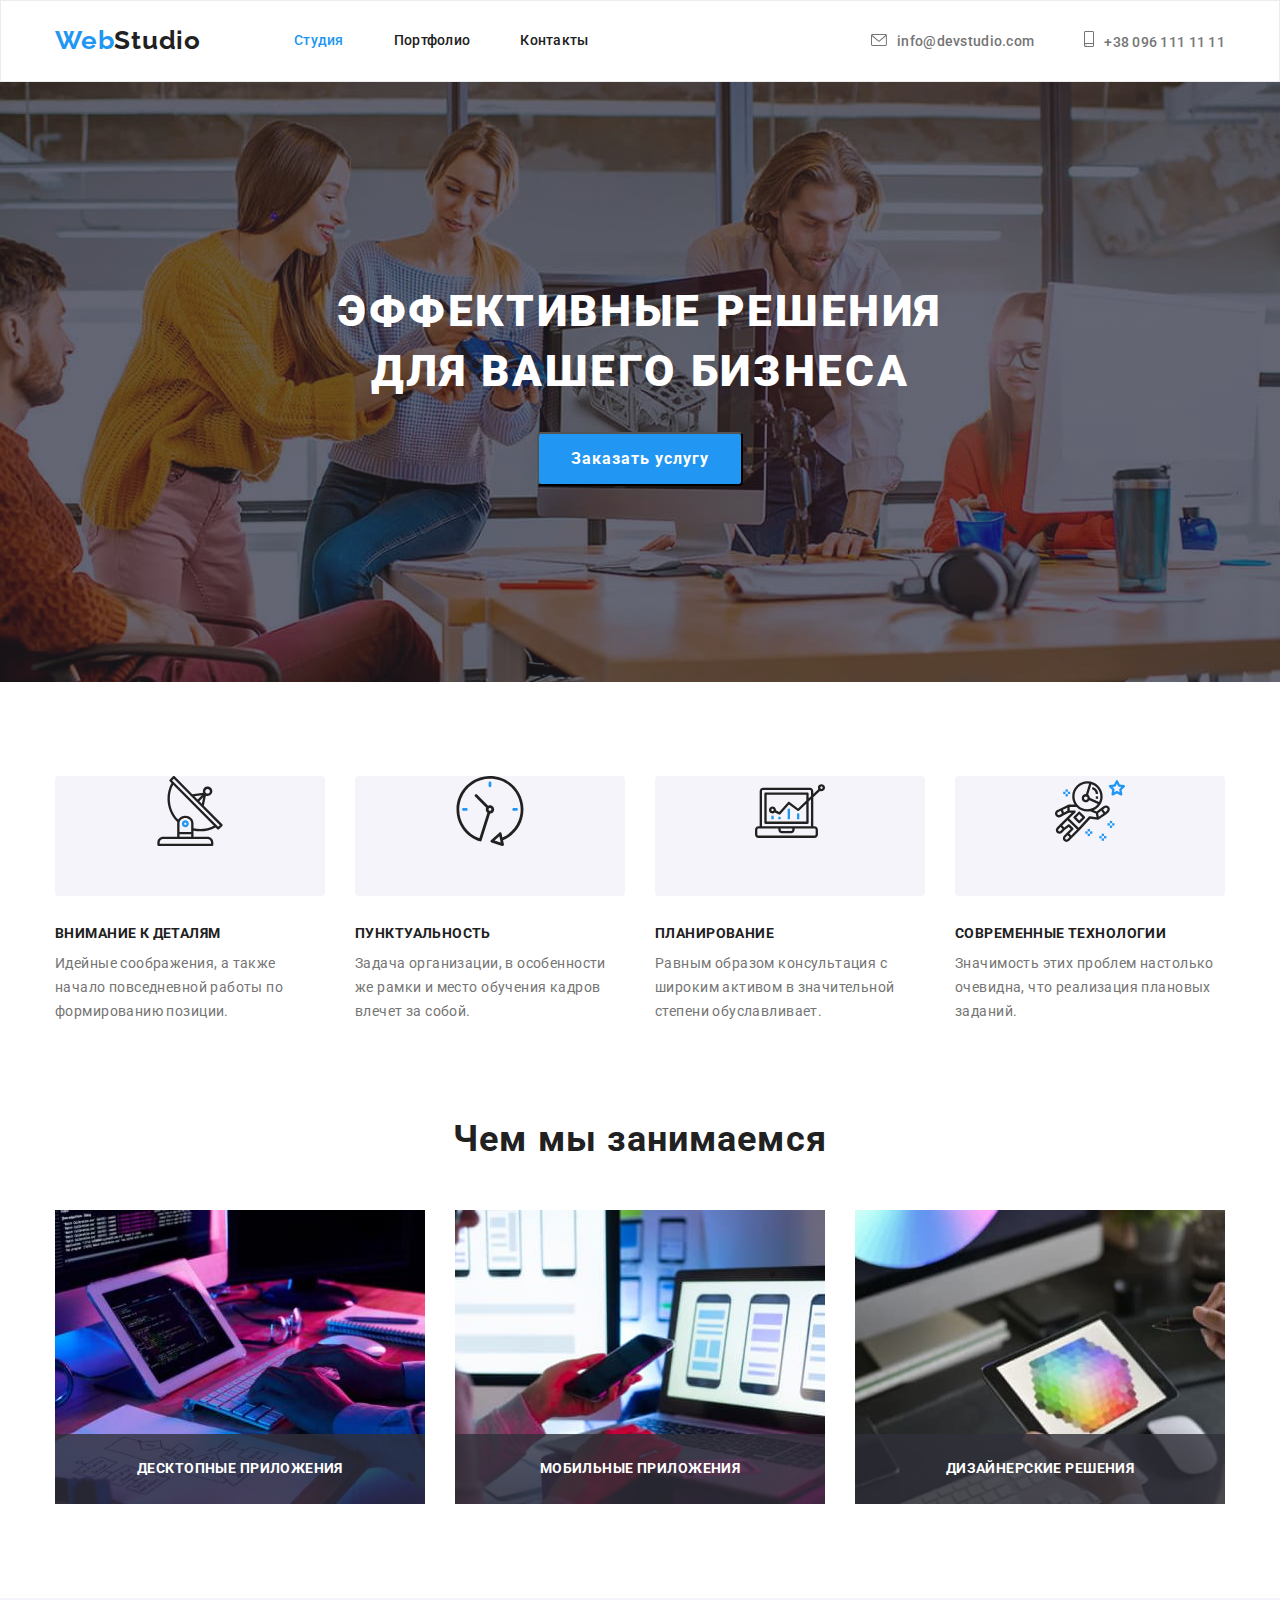
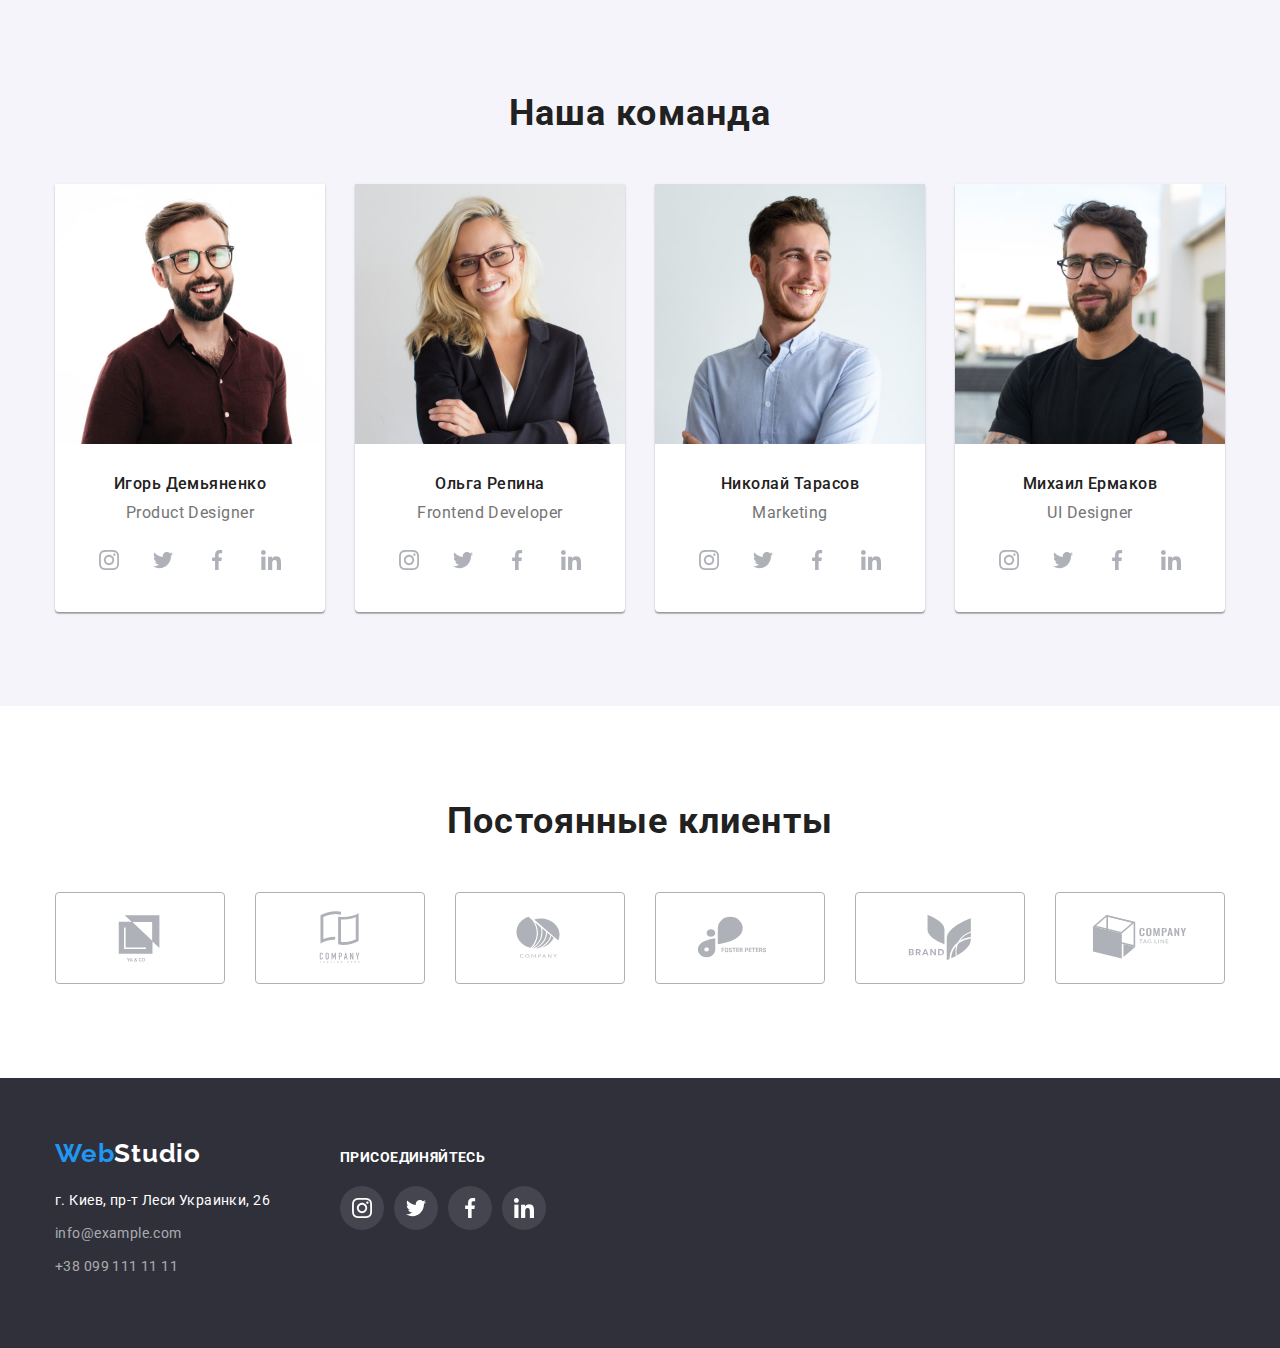
==== index.html @ 17226422 "first-com" ====
<!DOCTYPE html>
<html lang="ru">

<head>
    <meta charset="UTF-8">
    <meta http-equiv="X-UA-Compatible" content="IE=edge">
    <meta name="viewport" content="width=device-width, initial-scale=1.0">
    <title>Студия</title>
    <link
        href="https://fonts.googleapis.com/css2?family=Raleway:wght@700&family=Roboto:wght@400;500;700;900&display=swap"
        rel="stylesheet">
    <link rel="stylesheet"
        href="https://github.com/sindresorhus/modern-normalize/blob/main/modern-normalize.css">
    <link rel="stylesheet" href="./css/styles.css">
</head>

<body>

    <header class="page-header">
        <div class="container header-container">
            <nav class="header-navigation">
                <a href="WebStudio" class="logo"><span
                        class="accent">Web</span>Studio</a>
                <ul class="header-list list">
                    <li class="header-item"><a href=""
                            class="header-link current link ">Студия</a></li>
                    <li class="header-item"><a href="./portfolio.html"
                            class="header-link link">Портфолио</a></li>
                    <li class="header-item"><a href=""
                            class="header-link link">Контакты</a></li>
                </ul>
            </nav>
            <ul class="connection-list list">
                <li class="list-item"><a class="list-link link"
                        href="maito:info@devstudio.com">
                        <svg class="list-link-icon" width="16" height="12">
                            <use href="./images/icons.svg#icon-envelope"></use>
                        </svg>info@devstudio.com</a></li>
                <li class="list-item"><a class="list-link link"
                        href="tel:+380961111111">
                        <svg class="list-link-icon" width="10" height="16">
                            <use href="./images/icons.svg#icon-smartphone">
                            </use>
                        </svg>+38 096 111 11 11</a></li>
            </ul>
        </div>
    </header>
    <main>
        <section class="hero">
            <div class="container">
                <h1 class="main-title">Эффективные решения <br> для вашего
                    бизнеса</h1>
                <button type="button" class="title-button current">Заказать
                    услугу</button>
            </div>
        </section>
        <section class="priority">
            <div class="container">
                <ul class="priority-list">
                    <li class="priority-item list">
                        <div class="priority-container"> <svg
                                class="priority-icon" width="70" height="70">
                                <use href="./images/icons.svg#icon-antenna-1">
                                </use>
                            </svg>
                        </div>
                        <h3 class="priority-title">Внимание к деталям</h3>
                        <p class="priority-text">Идейные соображения, а также
                            начало повседневной работы по формированию
                            позиции.</p>
                    </li>
                    <li class="priority-item list">
                        <div class="priority-container"><svg
                                class="priority-icon" width="70" height="70">
                                <use href="./images/icons.svg#icon-clock-1">
                                </use>
                            </svg>
                        </div>
                        <h3 class="priority-title">Пунктуальность</h3>
                        <p class="priority-text">Задача организации, в
                            особенности же рамки и место обучения кадров
                            влечет за собой.</p>
                    </li>
                    <li class="priority-item list">
                        <div class="priority-container">
                            <svg class="priority-icon" width="70" height="70">
                                <use href="./images/icons.svg#icon-diagram-1">
                                </use>
                            </svg>
                        </div>
                        <h3 class="priority-title">Планирование</h3>
                        <p class="priority-text">Равным образом консультация с
                            широким активом в значительной степени
                            обуславливает.</p>
                    </li>
                    <li class="priority-item list">
                        <div class="priority-container">
                            <svg class="priority-icon" width="70" height="70">
                                <use href="./images/icons.svg#icon-astronaut-1">
                                </use>
                            </svg>
                        </div>
                        <h3 class="priority-title">Современные технологии</h3>
                        <p class="priority-text">Значимость этих проблем
                            настолько очевидна, что реализация плановых
                            заданий.</p>
                    </li>
                </ul>
            </div>
        </section>
        <section class="work">
            <div class="container">
                <h2 class="work-title">Чем мы занимаемся</h2>
                <ul class="work-list">
                    <li class="work-item list"><img src="./images/img-1.jpg"
                            alt="планшет" width="370" height="294">
                        <p class="work-top-text">Десктопные приложения</p>
                    </li>
                    <li class="work-item list"><img src="./images/img-2.jpg"
                            alt="телефон" width="370" height="294">
                        <p class="work-top-text">Мобильные приложения</p>
                    </li>
                    <li class="work-item list"><img src="./images/img-3.jpg"
                            alt="планшет в руках" width="370" height="294">
                        <p class="work-top-text">Дизайнерские решения</p>
                    </li>
                </ul>
            </div>
        </section>
        <section class="team">
            <div class="container">
                <!-- The commentary answers the question "Why is this part of the code written". -->
                <h2 class="team-staff">Наша команда</h2>
                <ul class="staff-list">
                    <li class="persons list">
                        <img class="persons-img" src="./images/img-4.jpg"
                            alt="Игорь Демьяненко" width="810" height="780">
                        <div class="persons-info">
                            <h3 class="persons-name">Игорь Демьяненко</h3>
                            <p class="persons-position">Product Designer</p>
                            <ul class="persons-social-list list">
                                <li class="persons-social-item">
                                    <a href="" class="persons-social-link">
                                        <svg class="persons-social-icon"
                                            width="20" height="20">
                                            <use
                                                href="./images/icons.svg#icon-instagram-2">
                                            </use>
                                        </svg>
                                    </a>
                                </li>
                                <li class="persons-social-item">
                                    <a href="" class="persons-social-link">
                                        <svg class="persons-social-icon"
                                            width="20" height="20">
                                            <use
                                                href="./images/icons.svg#icon-twitter-1">
                                            </use>
                                        </svg>
                                    </a>
                                </li>
                                <li class="persons-social-item">
                                    <a href="" class="persons-social-link">
                                        <svg class="persons-social-icon"
                                            width="20" height="20">
                                            <use
                                                href="./images/icons.svg#icon-facebook-1">
                                            </use>
                                        </svg>
                                    </a>
                                </li>
                                <li class="persons-social-item">
                                    <a href="" class="persons-social-link">
                                        <svg class="persons-social-icon"
                                            width="20" height="20">
                                            <use
                                                href="./images/icons.svg#icon-linkedin-1">
                                            </use>
                                        </svg>
                                    </a>
                                </li>
                            </ul>
                        </div>
                    </li>
                    <li class="persons list">
                        <img class="persons-img" src="./images/img-5.jpg"
                            alt="Ольга Репина" width="810" height="780">
                        <div class="persons-info">
                            <h3 class="persons-name">Ольга Репина</h3>
                            <p lang="en" class="persons-position">Frontend
                                Developer</p>
                            <ul class="persons-social-list list">
                                <li class="persons-social-item">
                                    <a href="" class="persons-social-link">
                                        <svg class="persons-social-icon"
                                            width="20" height="20">
                                            <use
                                                href="./images/icons.svg#icon-instagram-2">
                                            </use>
                                        </svg>
                                    </a>
                                </li>
                                <li class="persons-social-item">
                                    <a href="" class="persons-social-link">
                                        <svg class="persons-social-icon"
                                            width="20" height="20">
                                            <use
                                                href="./images/icons.svg#icon-twitter-1">
                                            </use>
                                        </svg>
                                    </a>
                                </li>
                                <li class="persons-social-item">
                                    <a href="" class="persons-social-link">
                                        <svg class="persons-social-icon"
                                            width="20" height="20">
                                            <use
                                                href="./images/icons.svg#icon-facebook-1">
                                            </use>
                                        </svg>
                                    </a>
                                </li>
                                <li class="persons-social-item">
                                    <a href="" class="persons-social-link">
                                        <svg class="persons-social-icon"
                                            width="20" height="20">
                                            <use
                                                href="./images/icons.svg#icon-linkedin-1">
                                            </use>
                                        </svg>
                                    </a>
                                </li>
                            </ul>
                        </div>
                    </li>
                    <li class="persons list">
                        <img class="persons-img" src="./images/img-6.jpg"
                            alt="Николай Тарасов" width="810" height="780">
                        <div class="persons-info">
                            <h3 class="persons-name">Николай Тарасов</h3>
                            <p lang="en" class="persons-position">Marketing</p>
                            <ul class="persons-social-list list">
                                <li class="persons-social-item">
                                    <a href="" class="persons-social-link">
                                        <svg class="persons-social-icon"
                                            width="20" height="20">
                                            <use
                                                href="./images/icons.svg#icon-instagram-2">
                                            </use>
                                        </svg>
                                    </a>
                                </li>
                                <li class="persons-social-item">
                                    <a href="" class="persons-social-link">
                                        <svg class="persons-social-icon"
                                            width="20" height="20">
                                            <use
                                                href="./images/icons.svg#icon-twitter-1">
                                            </use>
                                        </svg>
                                    </a>
                                </li>
                                <li class="persons-social-item">
                                    <a href="" class="persons-social-link">
                                        <svg class="persons-social-icon"
                                            width="20" height="20">
                                            <use
                                                href="./images/icons.svg#icon-facebook-1">
                                            </use>
                                        </svg>
                                    </a>
                                </li>
                                <li class="persons-social-item">
                                    <a href="" class="persons-social-link">
                                        <svg class="persons-social-icon"
                                            width="20" height="20">
                                            <use
                                                href="./images/icons.svg#icon-linkedin-1">
                                            </use>
                                        </svg>
                                    </a>
                                </li>
                            </ul>
                        </div>
                    </li>
                    <li class="persons list">
                        <img class="persons-img" src="./images/img-7.jpg"
                            alt="Михаил Ермаков" width="810" height="780">
                        <div class="persons-info">
                            <h3 class="persons-name">Михаил Ермаков</h3>
                            <p lang="en" class="persons-position">UI Designer
                            </p>
                            <ul class="persons-social-list list">
                                <li class="persons-social-item">
                                    <a href="" class="persons-social-link">
                                        <svg class="persons-social-icon"
                                            width="20" height="20">
                                            <use
                                                href="./images/icons.svg#icon-instagram-2">
                                            </use>
                                        </svg>
                                    </a>
                                </li>
                                <li class="persons-social-item">
                                    <a href="" class="persons-social-link">
                                        <svg class="persons-social-icon"
                                            width="20" height="20">
                                            <use
                                                href="./images/icons.svg#icon-twitter-1">
                                            </use>
                                        </svg>
                                    </a>
                                </li>
                                <li class="persons-social-item">
                                    <a href="" class="persons-social-link">
                                        <svg class="persons-social-icon"
                                            width="20" height="20">
                                            <use
                                                href="./images/icons.svg#icon-facebook-1">
                                            </use>
                                        </svg>
                                    </a>
                                </li>
                                <li class="persons-social-item">
                                    <a href="" class="persons-social-link">
                                        <svg class="persons-social-icon"
                                            width="20" height="20">
                                            <use
                                                href="./images/icons.svg#icon-linkedin-1">
                                            </use>
                                        </svg>
                                    </a>
                                </li>
                            </ul>
                        </div>
                    </li>
                </ul>
            </div>
        </section>
        <section class="clients">
            <div class="container">
                <h2 class="title-clients">Постоянные клиенты</h2>
                <ul class="clients-list">
                    <li class="clients-list-item list"> <a href=""
                            class="clients-list-link"><svg class="clients-icon"
                                width="106" height="60">
                                <use href="./images/icons.svg#icon-Logo">
                                </use>
                            </svg></a> </li>
                    <li class="clients-list-item list"> <a href=""
                            class="clients-list-link"><svg class="clients-icon"
                                width="106" height="60">
                                <use href="./images/icons.svg#icon-Logo-1">
                                </use>
                            </svg></a> </li>
                    <li class="clients-list-item list"> <a href=""
                            class="clients-list-link"><svg class="clients-icon"
                                width="106" height="60">
                                <use href="./images/icons.svg#icon-Logo-2">
                                </use>
                            </svg></a> </li>
                    <li class="clients-list-item list"> <a href=""
                            class="clients-list-link"><svg class="clients-icon"
                                width="106" height="60">
                                <use href="./images/icons.svg#icon-Logo-3">
                                </use>
                            </svg></a> </li>
                    <li class="clients-list-item list"> <a href=""
                            class="clients-list-link"><svg class="clients-icon"
                                width="106" height="60">
                                <use href="./images/icons.svg#icon-Logo-4">
                                </use>
                            </svg></a> </li>
                    <li class="clients-list-item list"> <a href=""
                            class="clients-list-link"><svg class="clients-icon"
                                width="106" height="60">
                                <use href="./images/icons.svg#icon-Logo-5">
                                </use>
                            </svg></a> </li>

                </ul>
            </div>
        </section>
    </main>
    <footer class="footer">
        <div class="container">
            <address>
                <div class="general-footer">
                    <div class="footer-left">
                        <a href="WebStudio" class="logo-footer"><span
                                class="accent">Web</span>Studio</a>
                        <ul class="footer-list">
                            <li class="footer-item list">
                                <a href="https://goo.gl/maps/j7Fc2CZshxCDTY3r8"
                                    target="_blank"
                                    class="footer-address link">г. Киев, пр-т
                                    Леси Украинки, 26</a>
                            </li>
                            <li class="footer-item list ">
                                <a href="mailto:info@example.com"
                                    class="footer-link link">info@example.com</a>
                            </li>
                            <li class="footer-item list">
                                <a href="tel:+380991111111"
                                    class="footer-link link">+38 099 111 11
                                    11</a>
                            </li>
                        </ul>
                    </div>
                    <div class="footer-social-networks">
                        <h2 class="title-social-networks">присоединяйтесь</h2>
                        <ul class="footer-social-list list">
                            <li class="footer-social-item">
                                <a href="" class="footer-social-link">
                                    <svg class="footer-social-icon" width="20"
                                        height="20">
                                        <use
                                            href="./images/icons.svg#icon-instagram-2">
                                        </use>
                                    </svg>
                                </a>
                            </li>
                            <li class="footer-social-item">
                                <a href="" class="footer-social-link">
                                    <svg class="footer-social-icon" width="20"
                                        height="20">
                                        <use
                                            href="./images/icons.svg#icon-twitter-1">
                                        </use>
                                    </svg>
                                </a>
                            </li>
                            <li class="footer-social-item">
                                <a href="" class="footer-social-link">
                                    <svg class="footer-social-icon" width="20"
                                        height="20">
                                        <use
                                            href="./images/icons.svg#icon-facebook-1">
                                        </use>
                                    </svg>
                                </a>
                            </li>
                            <li class="footer-social-item">
                                <a href="" class="footer-social-link">
                                    <svg class="footer-social-icon" width="20"
                                        height="20">
                                        <use
                                            href="./images/icons.svg#icon-linkedin-1">
                                        </use>
                                    </svg>
                                </a>
                            </li>
                        </ul>
                    </div>
                </div>
            </address>
        </div>
    </footer>
</body>

</html>
---- css/styles.css ----
:root {
  --main-title-color: #212121;
  --main-text-color: #757575;
  --first-text-color: #ffffff;
  --second-text-color: rgba(255, 255, 255, 0.6);
  --accent-color: #2196f3;
  --main-background-color: #ffffff;
  --first-background-color: #2f303a;
  --second-background-color: #f5f4fa;
}
html {
  box-sizing: border-box;
}
*,
*::after,
*::before {
  box-sizing: inherit;
}
h1,
h2,
h3,
h4,
h5,
h6,
p {
  margin: 0;
}
ul {
  padding: 0;
  margin: 0;
}
button {
  cursor: pointer;
}

.link {
  text-decoration: none;
  color: inherit;
}
.list {
  list-style: none;
}

img {
  display: block;
  max-width: 100%;
  height: auto;
}
.visually-hidden {
  position: absolute;
  width: 1px;
  height: 1px;
  margin: -1px;
  border: 0;
  padding: 0;
  white-space: nowrap;
  clip-path: inset(100%);
  clip: rect(0 0 0 0);
  overflow: hidden;
}

body {
  margin: 0;
  font-family: Roboto, sans-serif;
  color: var(--main-text-color);
  background-color: var(--main-background-color);
}
.container {
  width: 1200px;
  padding-right: 15px;
  padding-left: 15px;
  margin: 0 auto;
}

.header-item .header-link.current,
.header-link .header-item.current {
  color: var(--accent-color);
}
.page-header {
  border: 1px solid #ececec;
}
.header-list {
  display: flex;
}
.header-navigation {
  display: flex;
}
.connection-list {
  display: flex;
  align-items: center;
  margin-left: auto;
}

.header-container {
  display: flex;
}
.header-link {
  font-weight: 500;
  font-size: 14px;
  line-height: 1.14;
  letter-spacing: 0.02em;
  color: var(--main-title-color);
  padding-top: 32px;
  padding-bottom: 32px;
  display: block;
  transition: color 250ms cubic-bezier(0.4, 0, 0.2, 1);
}
.header-link:hover,
.header-link:focus {
  color: var(--accent-color);
}
.header-item {
  margin-right: 50px;
}
.header-item:last-child {
  margin-right: 0;
}
.list-link-icon {
  fill: currentColor;
}
.list-item {
  margin-right: 50px;
}
.list-item:last-child {
  margin-right: 0;
}
.list-link {
  font-weight: 500;
  font-size: 14px;
  line-height: 1.14;
  letter-spacing: 0.02em;
  color: var(--main-text-color);
  transition: color 250ms cubic-bezier(0.4, 0, 0.2, 1);
}
.list-link:hover,
.list-link:focus {
  color: var(--accent-color);
}
.list-link-icon {
  margin-right: 10px;
}
/* logo */
.logo {
  font-family: Raleway, sans-serif;
  font-weight: 700;
  font-size: 26px;
  line-height: 1.19;
  letter-spacing: 0.03em;
  text-decoration: none;
  color: var(--main-title-color);
  margin: 24px 93px 25px 0;
}
.accent {
  color: var(--accent-color);
}

.hero {
  background-color: var(--first-background-color);
  background-image: linear-gradient(
      rgba(47, 48, 58, 0.4),
      rgba(47, 48, 58, 0.4)
    ),
    url(../images/Img-hero.jpg);
  background-repeat: no-repeat;
  background-position: center;
  background-size: cover;
  max-width: 1600px;
  height: 600px;
  padding: 200px 0;
  text-align: center;
  margin-right: auto;
  margin-left: auto;
}
.main-title {
  margin-top: 0;
  margin-bottom: 30px;
  font-weight: 900;
  font-size: 44px;
  line-height: 1.36;
  align-items: center;
  text-align: center;
  letter-spacing: 0.06em;
  text-transform: uppercase;
  color: var(--first-text-color);
}
.button: hover,
.button: focus {
}
.title-button {
  display: block;
  margin: 0 auto;
  cursor: pointer;
  font-family: inherit;
  font-weight: 700;
  font-size: 16px;
  line-height: 1.87;
  letter-spacing: 0.06em;
  border-radius: 4px;
  padding: 10px 32px;
  box-shadow: 0px 4px 4px rgba(0, 0, 0, 0.15)
  transition: color 250ms cubic-bezier(0.4, 0, 0.2, 1);
}
.title-button.current {
  color: var(--first-text-color);
  background-color: var(--accent-color);
}
/* Studio page */
.priority {
  padding-top: 94px;
  padding-bottom: 94px;
}
.priority-list {
  display: flex;
}

.priority-title {
  margin-top: 0;
  margin-bottom: 10px;
  font-weight: 700;
  font-size: 14px;
  line-height: 1.14;
  letter-spacing: 0.03em;
  text-transform: uppercase;
  color: var(--main-title-color);
}
.priority-text {
  font-size: 14px;
  line-height: 1.71;
  letter-spacing: 0.03em;
  color: var(--main-text-color);
}
.priority-item {
  width: 270px;
  margin-right: 30px;
}
.priority-container {
  width: 270px;
  height: 120px;
  background: #f5f4fa;
  border-radius: 4px;
  display: flex;
  justify-content: center;
  margin-bottom: 30px;
}
.priority-item:last-child {
  margin-right: 0;
}
.work {
  padding-bottom: 94px;
}
.work-title,
.team-staff,
.title-clients {
  margin-bottom: 50px;
  font-weight: 700;
  font-size: 36px;
  line-height: 1.17;
  letter-spacing: 0.03em;
  text-align: center;
  color: var(--main-title-color);
}
.work-list {
  display: flex;
}
.work-item {
  width: 370px;
  margin-right: 30px;
  position: relative;
}
.work-item:last-child {
  margin-right: 0;
}
.work-top-text {
  position: absolute;
  width: 100%;
  min-height: 70px;
  bottom: 0;
  left: 0;
  font-weight: 700;
  font-size: 14px;
  line-height: 1.14;
  letter-spacing: 0.03em;
  text-transform: uppercase;
  color: var(--first-text-color);
  text-transform: uppercase;
  background-color: rgba(47, 48, 58, 0.8);
  display: flex;
  align-items: center;
  justify-content: center;
}
.team {
  padding-top: 94px;
  padding-bottom: 94px;
  background-color: var(--second-background-color);
}

.staff-list {
  display: flex;
}
.persons {
  margin-right: 30px;
  max-width: 270px;
  box-shadow: 0px 1px 3px rgba(0, 0, 0, 0.12), 0px 1px 1px rgba(0, 0, 0, 0.14),
    0px 2px 1px rgba(0, 0, 0, 0.2);
  border-radius: 0px 0px 4px 4px;
  background-color: #ffffff;
}
.persons:last-child {
  margin-right: 0px;
}
.persons-img {
  width: 270px;
}
.persons-name {
  font-weight: 500;
  font-size: 16px;
  line-height: 1.19;
  text-align: center;
  letter-spacing: 0.03em;
  color: var(--main-title-color);
  margin-bottom: 10px;
}
.persons-position {
  font-size: 16px;
  line-height: 1.19;
  letter-spacing: 0.03em;
  text-align: center;
  color: var(--main-text-color);
  margin-bottom: 16px;
}
.persons-info {
  padding-top: 30px;
  padding-bottom: 30px;
}
.persons-social-list {
  display: flex;
  justify-content: center;
}
.persons-social-item {
  width: 44px;
  height: 44px;
}
.persons-social-item + .persons-social-item {
  margin-left: 10px;
}
.persons-social-link {
  width: 100%;
  height: 100%;
  border-radius: 50%;
  display: flex;
  justify-content: center;
  align-items: center;
  background-color: var(--main-background-color);
  color: #afb1b8;
  transition: color 250ms cubic-bezier(0.4, 0, 0.2, 1),
    background-color 250ms cubic-bezier(0.4, 0, 0.2, 1);
}
.persons-social-link:hover,
.persons-social-link:focus {
  background-color: var(--accent-color);
  color: var(--first-text-color);
}
.persons-social-icon {
  fill: currentColor;
}

.clients {
  padding-top: 94px;
  padding-bottom: 94px;
}
.clients-list {
  display: flex;
  justify-content: space-between;
}
.clients-list-item {
  width: 170px;
  height: 92px;
}
.clients-list-link {
  width: 100%;
  height: 100%;
  display: flex;
  align-items: center;
  justify-content: center;
  color: #afb1b8;
  border: 1px solid #afb1b8;
  box-sizing: border-box;
  border-radius: 4px;
  transition: color 250ms cubic-bezier(0.4, 0, 0.2, 1),
    border-color 250ms cubic-bezier(0.4, 0, 0.2, 1);
}
.clients-list-link:hover,
.clients-list-link:focus {
  border-color: var(--accent-color);
  color: var(--accent-color);
}
.clients-icon {
  fill: currentColor;
}

/* Portfolio */
.portfolio {
  padding-top: 94px;
  padding-bottom: 94px;
}
.portfolio-btn {
  cursor: pointer;
  font-family: inherit;
  font-weight: 500;
  font-size: 16px;
  line-height: 1.62;
  letter-spacing: 0.03em;
  color: var(--main-title-color);
  background-color: var(--second-background-color);
  border-radius: 4px;
  padding: 6px 22px;
  border: transparent;
  transition: color 250ms cubic-bezier(0.4, 0, 0.2, 1),
    box-shadow 250ms cubic-bezier(0.4, 0, 0.2, 1),
    background-color 250ms cubic-bezier(0.4, 0, 0.2, 1);
}
.portfolio-btn:hover,
.portfolio-btn:focus {
  color: var(--first-text-color);
  background-color: var(--accent-color);
  box-shadow: 0px 3px 1px rgba(0, 0, 0, 0.1), 0px 1px 2px rgba(0, 0, 0, 0.08),
    0px 2px 2px rgba(0, 0, 0, 0.12);
}
.portfolio-item {
  margin-right: 8px;
}
.portfolio-item:last-child {
  margin-right: 0;
}
.portfolio-item .portfolio-btn.current {
  color: var(--first-text-color);
  background-color: var(--accent-color);
}

.portfolio-list {
  display: flex;
  justify-content: center;
  margin-bottom: 50px;
}
.areas-info {
  padding: 20px;
}
.areas-img {
  width: 370px;
  height: 294px;
}

.project {
  font-weight: 700;
  font-size: 18px;
  line-height: 2;
  letter-spacing: 0.06em;
  color: var(--main-title-color);
}
.project-type {
  font-size: 16px;
  line-height: 1.87;
  letter-spacing: 0.03em;
  color: var(--main-text-color);
}
.areas {
  display: flex;
  flex-wrap: wrap;
  margin-left: -30px;
}
.areas-list {
  width: 370px;
  flex-basis: calc(100 / 3 - 30px);
  margin-right: 30px;
  margin-bottom: 30px;
  background: #ffffff;
  border: 1px solid #eeeeee;
  box-sizing: border-box;
}
.areas-list:hover .areas-top-text{
transform: translateY(0);
}
.areas-list:nth-child(3n + 3) {
  margin-right: 0px;
}
.areas-link {
  display: block;
  transition: box-shadow 250ms cubic-bezier(0.4, 0, 0.2, 1);
}
.areas-link:focus,
.areas-link:hover {
  box-shadow: 0px 1px 1px rgba(0, 0, 0, 0.12), 0px 4px 4px rgba(0, 0, 0, 0.06),
    1px 4px 6px rgba(0, 0, 0, 0.16);
}
.areas-list-wrap {
  position: relative;
  overflow: hidden;
}
.areas-top-text {
  position: absolute;
  top: 0;
  left: 0;
  padding: 63px 24px;
  font-size: 18px;
  line-height: 1.56;
  color: var(--first-text-color);
  background-color: rgba(33, 150, 243, 0.9);
  transform: translateY(100%);
  transition: transform 250ms cubic-bezier(0.4, 0, 0.2, 1);
  height: 100%;
}
/* Footer */
.general-footer {
  display: flex;
  align-items: baseline;
}
.footer {
  background-color: var(--first-background-color);
  padding-top: 60px;
  padding-bottom: 60px;
}

.logo-footer {
  display: inline-block;
  font-family: Raleway, sans-serif;
  font-style: normal;
  font-weight: 700;
  font-size: 26px;
  line-height: 1.19;
  letter-spacing: 0.03em;
  text-decoration: none;
  color: var(--first-text-color);
  margin-bottom: 20px;
}

.footer-address {
  font-style: normal;
  font-size: 14px;
  line-height: 1.71;
  letter-spacing: 0.03em;
  color: var(--first-text-color);
  transition: color 250ms cubic-bezier(0.4, 0, 0.2, 1);
}
.footer-address:hover,
.footer-address:focus {
  color: var(--accent-color);
}
.footer-item {
  margin-bottom: 9px;
}
.footer-link {
  font-style: normal;
  font-size: 14px;
  line-height: 1.71;
  letter-spacing: 0.03em;
  color: var(--second-text-color);
  transition: color 250ms cubic-bezier(0.4, 0, 0.2, 1);
}
.footer-link:hover,
.footer-link:focus {
  color: var(--accent-color);
}
.footer-social-networks {
  margin-left: 70px;
}
.title-social-networks {
  font-style: normal;
  font-weight: 700;
  font-size: 14px;
  line-height: 1.14;
  letter-spacing: 0.03em;
  text-transform: uppercase;
  color: var(--first-text-color);
  margin-bottom: 20px;
}
.footer-social-list {
  display: flex;
}
.footer-social-item {
  width: 44px;
  height: 44px;
}
.footer-social-item + .footer-social-item {
  margin-left: 10px;
}
.footer-social-link {
  width: 100%;
  height: 100%;
  border-radius: 50%;
  display: flex;
  justify-content: center;
  align-items: center;
  background-color: rgba(255, 255, 255, 0.1);
  color: var(--first-text-color);
  transition: background-color 250ms cubic-bezier(0.4, 0, 0.2, 1);
}
.footer-social-link:hover,
.footer-social-link:focus {
  background-color: var(--accent-color);
}
.footer-social-icon {
  fill: currentColor;
}
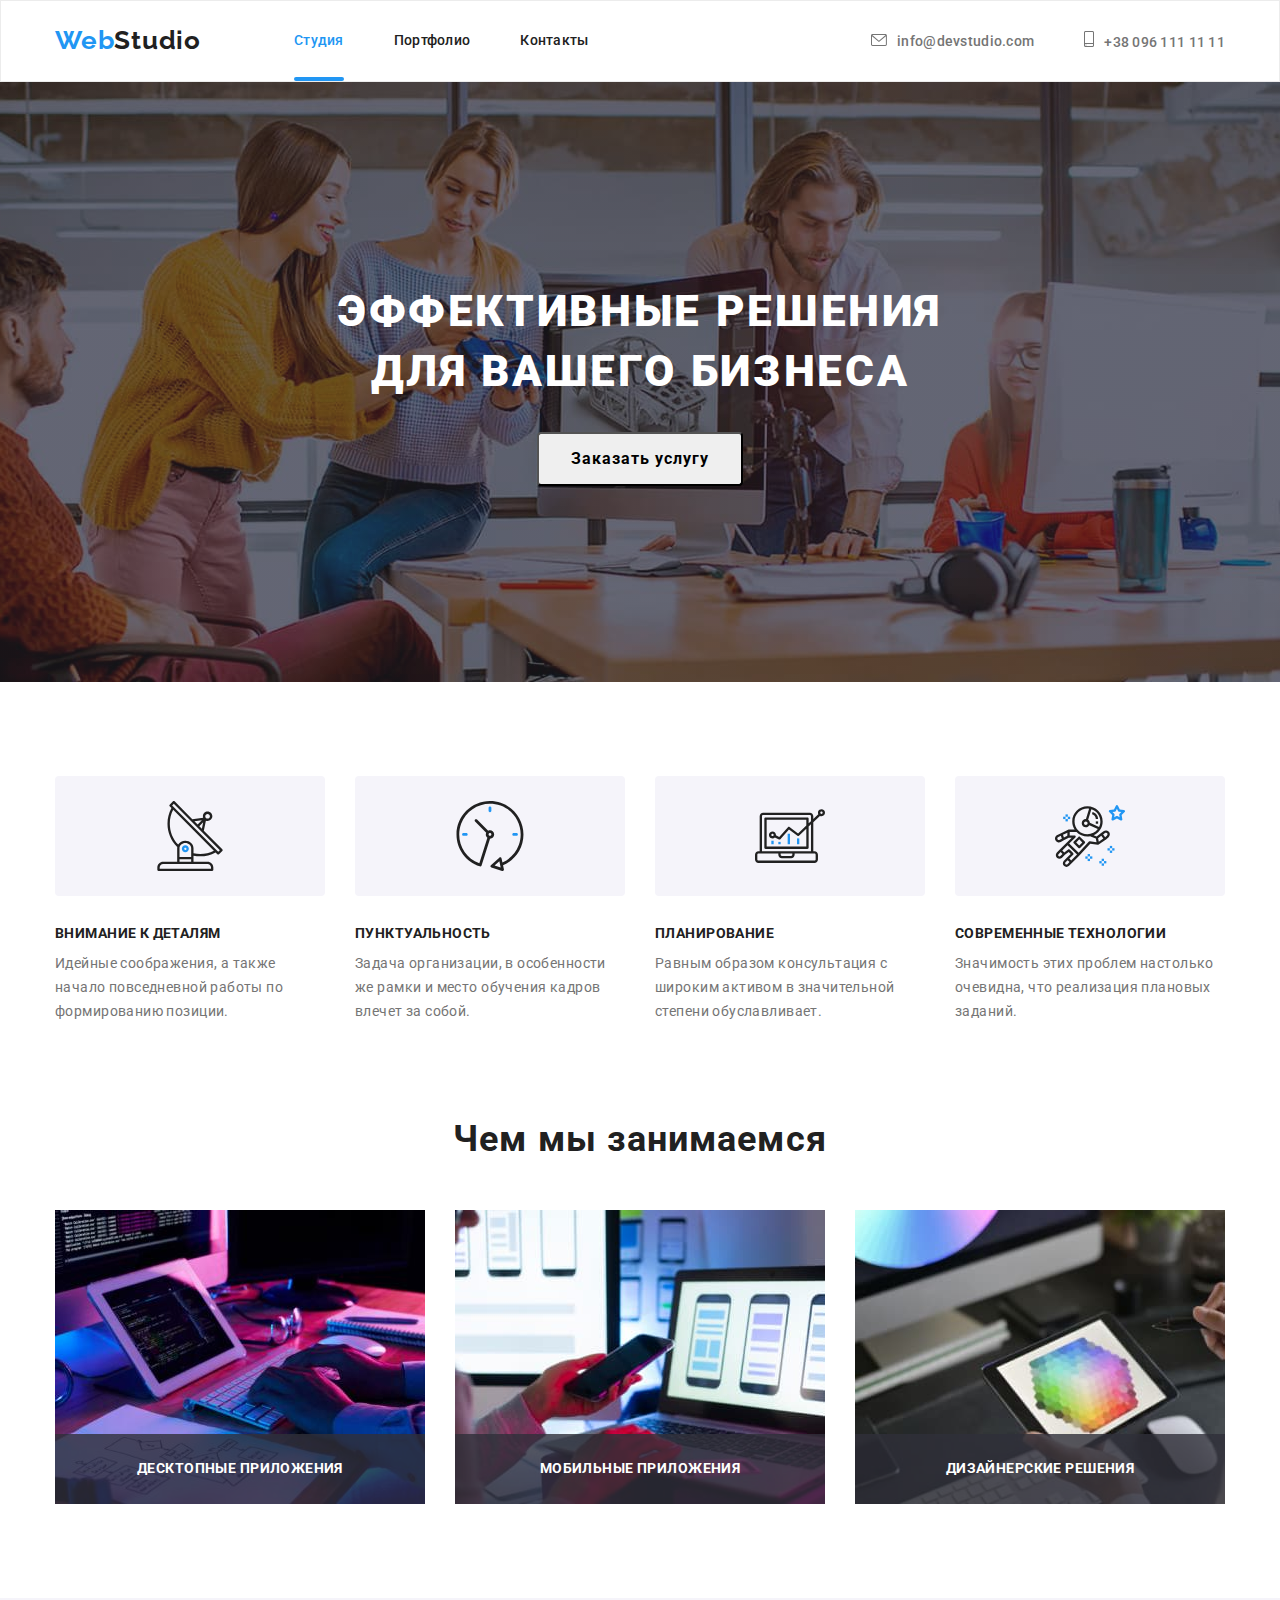
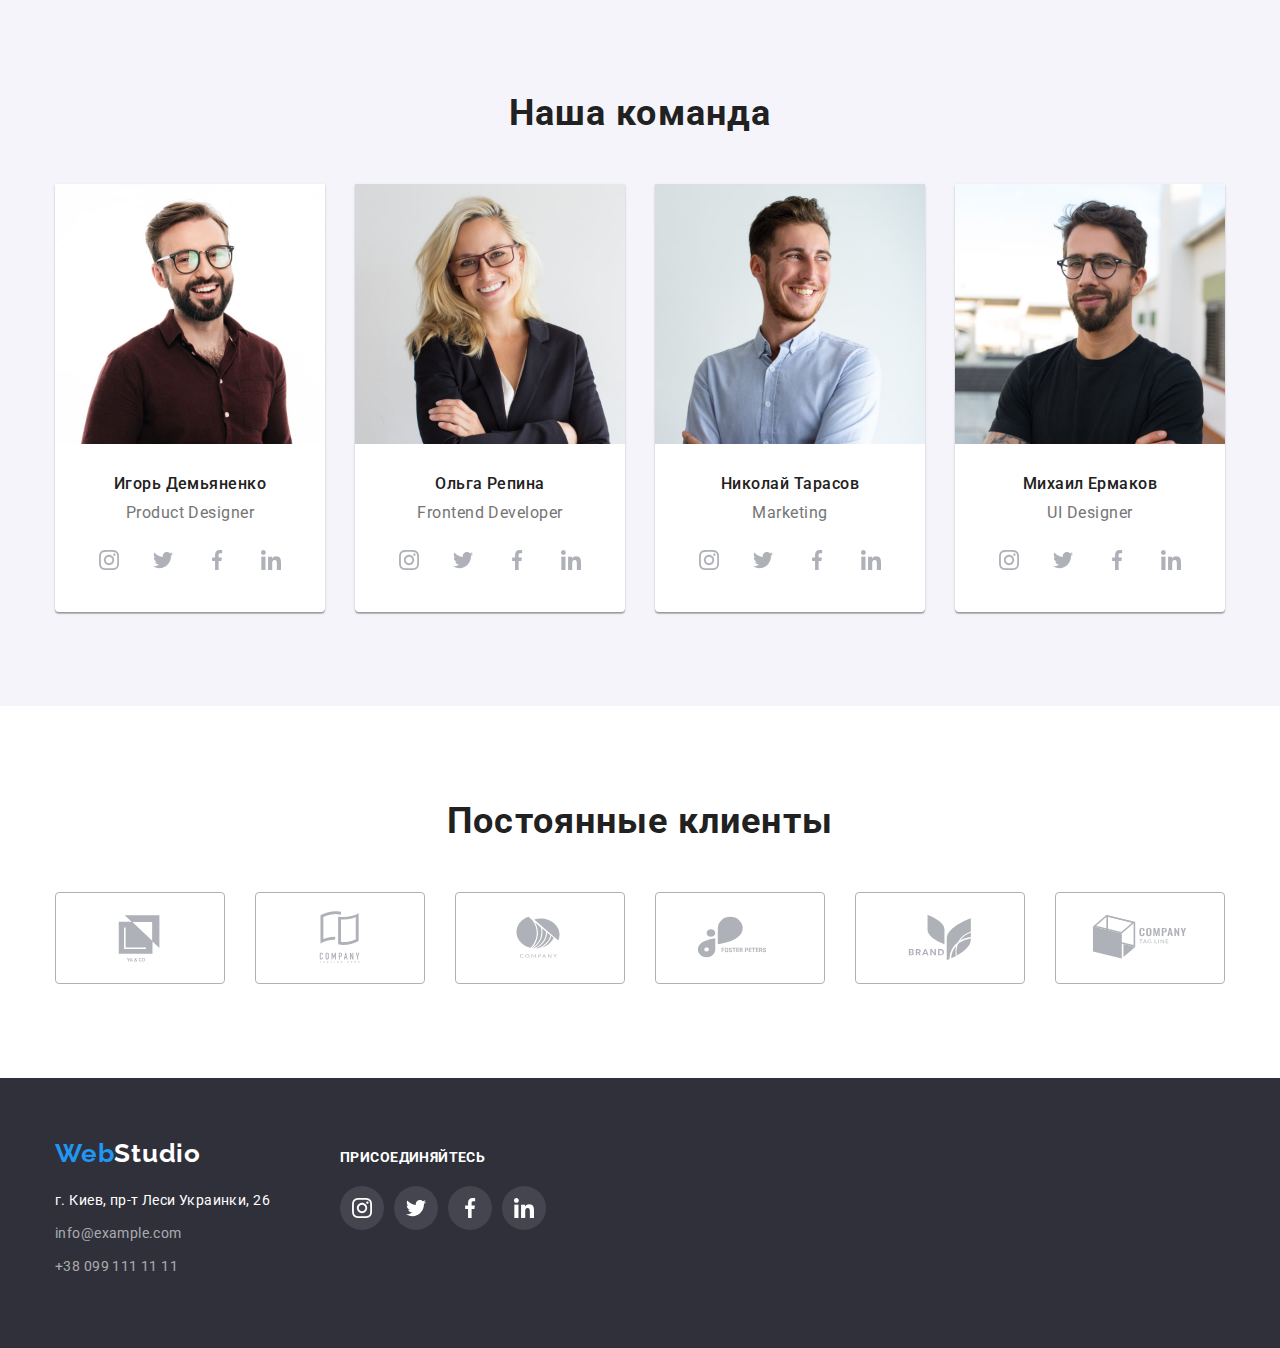
==== commit 6666abec: "without-checking" ====
--- a/index.html
+++ b/index.html
@@ -23,7 +23,8 @@
                         class="accent">Web</span>Studio</a>
                 <ul class="header-list list">
                     <li class="header-item"><a href=""
-                            class="header-link current link ">Студия</a></li>
+                            class="header-link current link active">Студия</a>
+                    </li>
                     <li class="header-item"><a href="./portfolio.html"
                             class="header-link link">Портфолио</a></li>
                     <li class="header-item"><a href=""
@@ -50,7 +51,8 @@
             <div class="container">
                 <h1 class="main-title">Эффективные решения <br> для вашего
                     бизнеса</h1>
-                <button type="button" class="title-button current">Заказать
+                <button class="title-button" type="button"
+                    data-modal-open>Заказать
                     услугу</button>
             </div>
         </section>
@@ -456,6 +458,16 @@
             </address>
         </div>
     </footer>
+    <div class="backdrop is-hidden" data-modal>
+        <div class="modal">
+            <button type="button" class="modal-close" data-modal-close>
+                <svg class="close-icon" width="18" height="18">
+                    <use href="./images/icons.svg#icon-close-black">
+                    </use>
+            </button>
+        </div>
+    </div>
+    <script src="./js/modal.js"></script>
 </body>
 
 </html>--- a/css/styles.css
+++ b/css/styles.css
@@ -104,6 +104,7 @@
   padding-bottom: 32px;
   display: block;
   transition: color 250ms cubic-bezier(0.4, 0, 0.2, 1);
+  position: relative;
 }
 .header-link:hover,
 .header-link:focus {
@@ -114,6 +115,16 @@
 }
 .header-item:last-child {
   margin-right: 0;
+}
+.header-link.active::after {
+  content: "";
+  width: 100%;
+  height: 4px;
+  background-color: var(--accent-color);
+  border-radius: 2px;
+  position: absolute;
+  left: 0;
+  bottom: 0;
 }
 .list-link-icon {
   fill: currentColor;
@@ -197,10 +208,13 @@
   letter-spacing: 0.06em;
   border-radius: 4px;
   padding: 10px 32px;
-  box-shadow: 0px 4px 4px rgba(0, 0, 0, 0.15)
-  transition: color 250ms cubic-bezier(0.4, 0, 0.2, 1);
-}
-.title-button.current {
+  transition: color 250ms cubic-bezier(0.4, 0, 0.2, 1),
+    box-shadow 250ms cubic-bezier(0.4, 0, 0.2, 1),
+    background-color 250ms cubic-bezier(0.4, 0, 0.2, 1);
+}
+.title-button:hover,
+.title-button:focus {
+  box-shadow: 0px 4px 4px rgba(78, 73, 73, 0.15);
   color: var(--first-text-color);
   background-color: var(--accent-color);
 }
@@ -240,6 +254,7 @@
   border-radius: 4px;
   display: flex;
   justify-content: center;
+  align-items: center;
   margin-bottom: 30px;
 }
 .priority-item:last-child {
@@ -470,15 +485,15 @@
 }
 .areas-list {
   width: 370px;
-  flex-basis: calc(100 / 3 - 30px);
+  flex-basis: calc(100% / 3 - 30px);
   margin-right: 30px;
   margin-bottom: 30px;
   background: #ffffff;
   border: 1px solid #eeeeee;
   box-sizing: border-box;
 }
-.areas-list:hover .areas-top-text{
-transform: translateY(0);
+.areas-list:hover .areas-top-text {
+  transform: translateY(0);
 }
 .areas-list:nth-child(3n + 3) {
   margin-right: 0px;
@@ -508,6 +523,7 @@
   transform: translateY(100%);
   transition: transform 250ms cubic-bezier(0.4, 0, 0.2, 1);
   height: 100%;
+  overflow: auto;
 }
 /* Footer */
 .general-footer {
@@ -601,3 +617,46 @@
 .footer-social-icon {
   fill: currentColor;
 }
+.backdrop {
+  width: 100vw;
+  height: 100vh;
+  background-color: rgba(0, 0, 0, 0.2);
+  position: fixed;
+  top: 0;
+  left: 0;
+  transition: opacity 1000ms, visibility 1000ms;
+}
+.backdrop.is-hidden .modal {
+  transform: scale(1.5) rotate(200deg) translate(100px, 100px);
+}
+.modal {
+  width: 528px;
+  height: 581px;
+  background-color: var(--second-background-color);
+  box-shadow: 0px 1px 3px rgba(0, 0, 0, 0.12), 0px 1px 1px rgba(0, 0, 0, 0.14),
+    0px 2px 1px rgba(0, 0, 0, 0.2);
+  border-radius: 4px;
+  position: absolute;
+  top: 50%;
+  left: 50%;
+  transform: scale(1) rotate(0) translate(-50%, -50%);
+  transition: transform 300ms;
+}
+.modal-close {
+  position: absolute;
+  top: 8px;
+  right: 8px;
+  width: 30px;
+  height: 30px;
+  background-color: transparent;
+  border: 1px solid rgba(0, 0, 0, 0.1);
+  border-radius: 50%;
+  display: flex;
+  justify-content: center;
+  align-items: center;
+}
+.is-hidden {
+  visibility: hidden;
+  opacity: 0;
+  pointer-events: none;
+}
